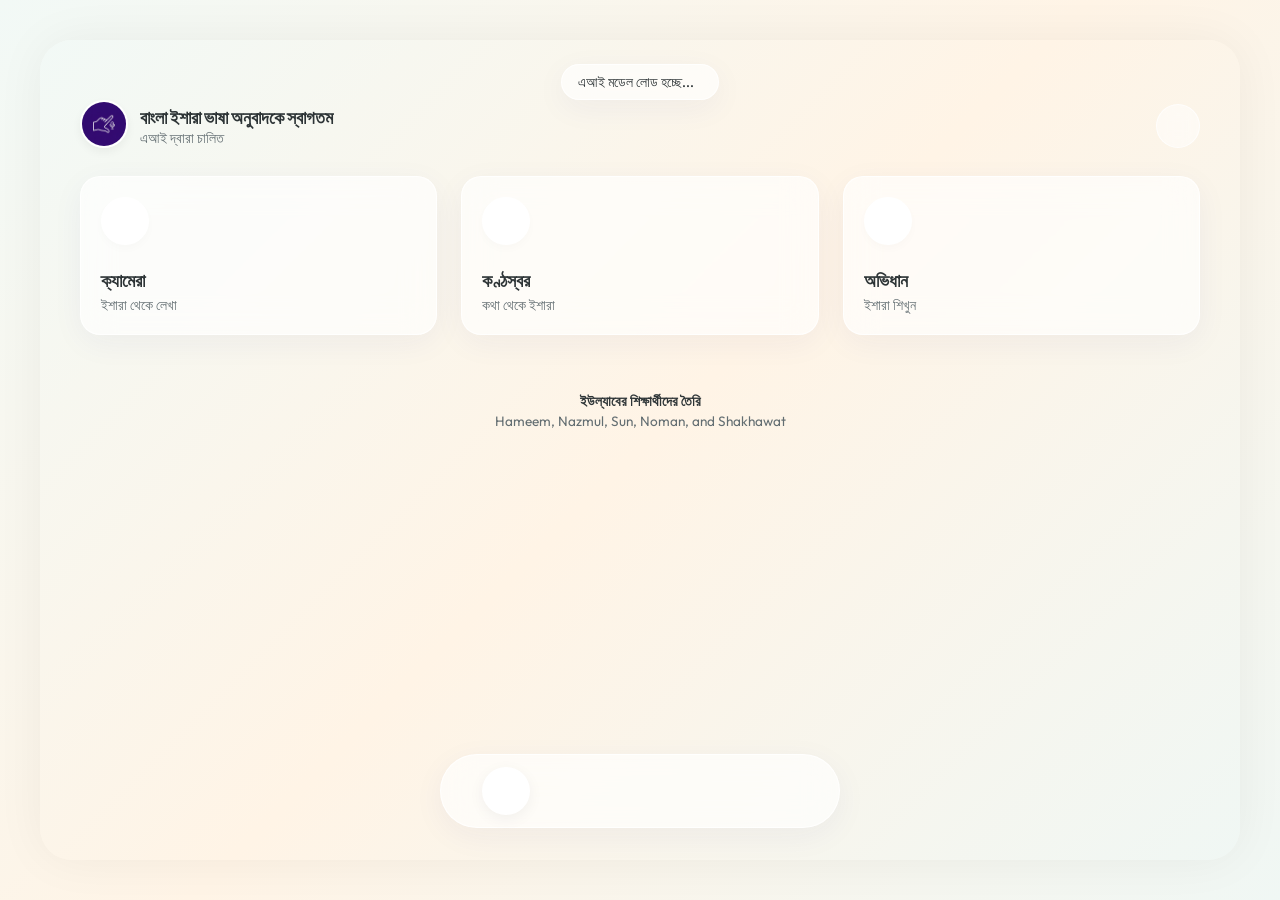
==== index.html @ 21446d6f "Restructure vocabulary around a single source of truth The project was recovered by re-downloading t" ====
<!DOCTYPE html>
<html lang="bn">

<head>
    <meta charset="UTF-8">
    <meta name="viewport" content="width=device-width, initial-scale=1.0, maximum-scale=1.0, user-scalable=no">
    <meta name="description"
        content="Bidirectional Bangla Sign Language Translator — Real-time gesture recognition and speech-to-sign translation">
    <title>AI Sign Language Translator</title>
    <link rel="manifest" href="manifest.json">
    <link rel="apple-touch-icon" href="icon-192.png">
    <!-- Modern Sans-serif Font -->
    <link href="https://fonts.googleapis.com/css2?family=Outfit:wght@300;400;500;600;700&display=swap" rel="stylesheet">
    <!-- Icons (Lucide) -->
    <script src="https://unpkg.com/lucide@latest"></script>
    <link rel="stylesheet" href="css/style.css">
</head>

<body>
    <!-- App Container -->
    <div class="app-container">

        <!-- ========================================== -->
        <!-- HOME DASHBOARD (Bento Grid) -->
        <!-- ========================================== -->
        <div id="homeView" class="view-panel active">

            <!-- Header Profile -->
            <header class="home-header">
                <div class="profile-info">
                    <div class="avatar">
                        <img src="icon-192.png" alt="Profile" width="48" height="48">
                    </div>
                    <div class="user-details">
                        <h2 data-i18n="app.welcome">Welcome to Bangla Sign Language Translator</h2>
                        <p data-i18n="app.poweredBy">Powered by AI</p>
                    </div>
                </div>
                <button type="button" class="icon-btn glass-btn" id="settingsBtn" data-i18n-tip="tip.settings" data-i18n-aria="tip.settings">
                    <i data-lucide="settings"></i>
                </button>
            </header>

            <!-- Status Indicator (Hidden by default, used by JS) -->
            <div class="status-pill glass-card hidden" id="status">
                <span id="statusText" data-i18n="status.loading">Loading AI models...</span>
                <span id="statusIcon"><i data-lucide="loader-2" class="spin"></i></span>
            </div>

            <!-- Bento Grid Features -->
            <div class="bento-grid">
                <!-- Camera (Sign -> Speech) -->
                <div class="bento-card glass-card" onclick="openView('signToSpeechPanel')">
                    <div class="card-header">
                        <div class="icon-circle"><i data-lucide="camera"></i></div>
                        <i data-lucide="arrow-up-right" class="arrow"></i>
                    </div>
                    <h3 data-i18n="card.camera">Camera</h3>
                    <p data-i18n="card.cameraDesc">Sign to text</p>
                </div>

                <!-- Voice (Speech -> Sign) -->
                <div class="bento-card glass-card" onclick="openView('speechToSignPanel')">
                    <div class="card-header">
                        <div class="icon-circle"><i data-lucide="mic"></i></div>
                        <i data-lucide="arrow-up-right" class="arrow"></i>
                    </div>
                    <h3 data-i18n="card.voice">Voice</h3>
                    <p data-i18n="card.voiceDesc">Speak to sign</p>
                </div>

                <!-- Text / Dictionary -->
                <div class="bento-card glass-card" onclick="window.location.href='dictionary.html'">
                    <div class="card-header">
                        <div class="icon-circle"><i data-lucide="book-open"></i></div>
                        <i data-lucide="arrow-up-right" class="arrow"></i>
                    </div>
                    <h3 data-i18n="card.dictionary">Dictionary</h3>
                    <p data-i18n="card.dictionaryDesc">Learn signs</p>
                </div>
            </div>

            <div class="credits-footer">
                <p><strong data-i18n="app.credits">Credits to students of ULAB</strong></p>
                <p>Hameem, Nazmul, Sun, Noman, and Shakhawat</p>
            </div>

            <!-- Bottom Nav -->
            <nav class="bottom-nav glass-card">
                <button type="button" class="nav-item active" data-i18n-tip="tip.home" data-i18n-aria="tip.home"><i data-lucide="home"></i></button>
                <button type="button" class="nav-item" onclick="openView('signToSpeechPanel')" data-i18n-tip="card.camera" data-i18n-aria="card.camera"><i data-lucide="camera"></i></button>
                <button type="button" class="nav-item" onclick="openView('speechToSignPanel')" data-i18n-tip="card.voice" data-i18n-aria="card.voice"><i data-lucide="mic"></i></button>
                <button type="button" class="nav-item" onclick="document.getElementById('settingsBtn').click()" data-i18n-tip="tip.settings" data-i18n-aria="tip.settings"><i data-lucide="user"></i></button>
            </nav>
        </div>


        <!-- ========================================== -->
        <!-- PANEL 1: Sign → Speech (Camera View)       -->
        <!-- ========================================== -->
        <div class="view-panel" id="signToSpeechPanel">
            <header class="view-header">
                <button type="button" class="icon-btn glass-btn" onclick="closeView()" data-i18n-tip="tip.back" data-i18n-aria="tip.back"><i data-lucide="chevron-left"></i></button>
                <h2 data-i18n="panel.cameraTitle">Camera AI</h2>
                <button type="button" class="icon-btn glass-btn" onclick="document.getElementById('settingsBtn').click()" data-i18n-tip="tip.settings" data-i18n-aria="tip.settings"><i
                        data-lucide="more-vertical"></i></button>
            </header>

            <div class="panel-content">
                <!-- Camera Viewfinder -->
                <div class="video-container glass-card" id="stsVideoContainer">
                    <video id="stsVideo" autoplay playsinline muted></video>

                    <!-- Prediction Overlay inside Camera -->
                    <div class="prediction-overlay">
                        <div class="gesture-name no-hand" id="stsGestureName" data-i18n="sts.showHand">✋ Show your hand</div>
                        <div class="confidence-bar">
                            <div class="confidence-fill" id="stsConfidenceFill"></div>
                        </div>
                        <div class="confidence-text" id="stsConfidenceText">Confidence: --</div>
                    </div>
                </div>

                <!-- Detected Sentence -->
                <div class="sentence-section glass-card">
                    <div class="section-top">
                        <h4 data-i18n="sts.sentence">Detected Sentence</h4>
                        <button type="button" class="icon-btn sm" id="stsClearBtn" data-i18n-tip="tip.clearSentence" data-i18n-aria="tip.clearSentence"><i
                                data-lucide="trash-2"></i></button>
                    </div>
                    <div class="sentence-box" id="stsSentenceBox">
                        <div class="sentence-placeholder" data-i18n="sts.placeholder">Detected words will appear here...</div>
                    </div>
                </div>

                <!-- Controls -->
                <div class="floating-controls glass-card">
                    <button type="button" class="pill-btn primary" id="stsStartBtn"><i data-lucide="play"></i> <span data-i18n="sts.start">Start Camera</span></button>
                    <button type="button" class="pill-btn danger" id="stsStopBtn" disabled><i data-lucide="square"></i> <span data-i18n="sts.stop">Stop</span></button>
                </div>
            </div>
        </div>


        <!-- ========================================== -->
        <!-- PANEL 2: Speech → Sign (Voice/Text View)   -->
        <!-- ========================================== -->
        <div class="view-panel" id="speechToSignPanel">
            <header class="view-header">
                <button type="button" class="icon-btn glass-btn" onclick="closeView()" data-i18n-tip="tip.back" data-i18n-aria="tip.back"><i data-lucide="chevron-left"></i></button>
                <h2 data-i18n="panel.voiceTitle">Voice AI</h2>
                <button type="button" class="icon-btn glass-btn" onclick="document.getElementById('settingsBtn').click()" data-i18n-tip="tip.settings" data-i18n-aria="tip.settings"><i
                        data-lucide="more-vertical"></i></button>
            </header>

            <div class="panel-content flex-col">

                <div class="text-input-area glass-card">
                    <div class="input-header">
                        <span class="lang-tag"><img src="https://flagcdn.com/w20/bd.png" alt="BD" width="20" height="15"> <span data-i18n="spts.inputLang">Bengali</span></span>
                    </div>
                    <textarea id="sptsTextInput" class="spts-textarea"
                        data-i18n-placeholder="spts.placeholder" placeholder="Write text to translate..."></textarea>

                    <div class="input-actions">
                        <button type="button" class="icon-btn sm" id="sptsClearBtn" data-i18n-tip="tip.clearInput" data-i18n-aria="tip.clearInput"><i data-lucide="trash-2"></i></button>
                        <button type="button" class="pill-btn primary sm" id="sptsTranslateBtn" data-i18n-tip="tip.translate" data-i18n-aria="tip.translate"><span data-i18n="spts.translate">Translate</span> <i
                                data-lucide="arrow-right"></i></button>
                    </div>
                </div>

                <div id="sptsVoiceStatus" class="voice-status"></div>

                <!-- Avatar / Animation Display -->
                <div class="avatar-display glass-card" id="sptsSignImage">
                    <!-- Neutral pose will be loaded by JS -->
                </div>

                <!-- Sign Info -->
                <div class="sign-info glass-card" id="sptsSignInfo" data-i18n="spts.ready">Ready</div>

                <!-- Error -->
                <div id="sptsError" class="error-message"></div>

                <!-- Big Voice Button -->
                <div class="voice-control-area">
                    <button type="button" class="huge-voice-btn glass-card" id="sptsVoiceBtn" data-i18n-tip="tip.voice" data-i18n-aria="tip.voice">
                        <div class="mic-ripple"></div>
                        <i data-lucide="mic"></i>
                    </button>
                    <p class="helper-text" data-i18n="spts.tapToSpeak">Tap to speak</p>
                </div>

            </div>
        </div>


        <!-- ========================================== -->
        <!-- SETTINGS MODAL                             -->
        <!-- ========================================== -->
        <div class="settings-modal glass-card" id="settingsModal">
            <h2><i data-lucide="settings"></i> <span data-i18n="settings.title">Settings</span></h2>

            <div class="settings-scroll-area">
                <!-- Dictionary Link -->
                <div class="settings-row">
                    <a href="dictionary.html" class="pill-btn secondary full-width" data-i18n="settings.dictionary">Supported Signs Dictionary</a>
                </div>

                <!-- Interface Language -->
                <div class="settings-row">
                    <div class="settings-label" data-i18n-tip="tip.uiLang" data-i18n-aria="tip.uiLang"><i data-lucide="languages"></i> <span data-i18n="settings.uiLang">Interface Language</span></div>
                    <div class="settings-control">
                        <span class="toggle-option left active" id="uiLangLabelLeft" data-i18n="settings.bengali">Bengali</span>
                        <label class="toggle-switch">
                            <input type="checkbox" id="uiLangToggle" data-i18n-aria="settings.uiLang">
                            <span class="toggle-slider"></span>
                        </label>
                        <span class="toggle-option right" id="uiLangLabelRight" data-i18n="settings.english">English</span>
                    </div>
                </div>

                <!-- Text Size Scaling -->
                <div class="settings-row">
                    <div class="settings-label" data-i18n-tip="tip.textSize" data-i18n-aria="tip.textSize"><i data-lucide="type"></i> <span data-i18n="settings.textSize">Text Size</span></div>
                    <div class="settings-control">
                        <span class="toggle-option left" id="textScaleSmall" data-i18n="settings.small">Small</span>
                        <label class="toggle-switch">
                            <input type="checkbox" id="textScaleToggle" data-i18n-aria="settings.textSize" checked>
                            <span class="toggle-slider"></span>
                        </label>
                        <span class="toggle-option right active" id="textScaleNormal" data-i18n="settings.normal">Normal</span>
                    </div>
                </div>

                <!-- Activation Permissions -->
                <div class="settings-row">
                    <div class="settings-label" data-i18n-tip="tip.cameraPerm" data-i18n-aria="tip.cameraPerm"><i data-lucide="camera"></i> <span data-i18n="settings.cameraPerm">Camera Permission</span></div>
                    <div class="settings-control">
                        <span class="toggle-option left active" id="cameraPermOff" data-i18n="settings.block">Block</span>
                        <label class="toggle-switch">
                            <input type="checkbox" id="cameraPermToggle" data-i18n-aria="settings.cameraPerm">
                            <span class="toggle-slider"></span>
                        </label>
                        <span class="toggle-option right" id="cameraPermOn" data-i18n="settings.allow">Allow</span>
                    </div>
                </div>

                <div class="settings-row">
                    <div class="settings-label" data-i18n-tip="tip.micPerm" data-i18n-aria="tip.micPerm"><i data-lucide="mic"></i> <span data-i18n="settings.micPerm">Microphone Permission</span></div>
                    <div class="settings-control">
                        <span class="toggle-option left active" id="micPermOff" data-i18n="settings.block">Block</span>
                        <label class="toggle-switch">
                            <input type="checkbox" id="micPermToggle" data-i18n-aria="settings.micPerm">
                            <span class="toggle-slider"></span>
                        </label>
                        <span class="toggle-option right" id="micPermOn" data-i18n="settings.allow">Allow</span>
                    </div>
                </div>

                <!-- Camera Aspect Ratio -->
                <div class="settings-row">
                    <div class="settings-label" data-i18n-tip="tip.cameraView" data-i18n-aria="tip.cameraView"><i data-lucide="smartphone"></i> <span data-i18n="settings.cameraView">Camera View</span></div>
                    <div class="settings-control">
                        <span class="toggle-option left active" id="cameraRatioLabelLeft" data-i18n="settings.landscape">Landscape</span>
                        <label class="toggle-switch">
                            <input type="checkbox" id="cameraRatioToggle" data-i18n-aria="settings.cameraView">
                            <span class="toggle-slider"></span>
                        </label>
                        <span class="toggle-option right" id="cameraRatioLabelRight" data-i18n="settings.portrait">Portrait</span>
                    </div>
                </div>

                <!-- Missing Avatar Fallback -->
                <div class="settings-row">
                    <div class="settings-label" data-i18n-tip="tip.fallback" data-i18n-aria="tip.fallback">
                        <i data-lucide="image"></i> <span data-i18n="settings.fallback">Missing Avatar</span>
                    </div>
                    <div class="settings-control">
                        <span class="toggle-option left active" id="fallbackModeLabelLeft" data-i18n="settings.text">Text</span>
                        <label class="toggle-switch">
                            <input type="checkbox" id="fallbackModeToggle" data-i18n-aria="settings.fallback">
                            <span class="toggle-slider"></span>
                        </label>
                        <span class="toggle-option right" id="fallbackModeLabelRight" data-i18n="settings.pose">Pose</span>
                    </div>
                </div>

                <!-- Text to Speech -->
                <div class="settings-row">
                    <div class="settings-label" data-i18n-tip="tip.voiceOut" data-i18n-aria="tip.voiceOut"><i data-lucide="volume-2"></i> <span data-i18n="settings.voiceOut">Voice Output</span></div>
                    <div class="settings-control">
                        <span class="toggle-option left" id="ttsLabelLeft" data-i18n="settings.off">OFF</span>
                        <label class="toggle-switch">
                            <input type="checkbox" id="ttsToggle" data-i18n-aria="settings.voiceOut" checked>
                            <span class="toggle-slider"></span>
                        </label>
                        <span class="toggle-option right active" id="ttsLabelRight" data-i18n="settings.on">ON</span>
                    </div>
                </div>

                <!-- TTS Language -->
                <div class="settings-row">
                    <div class="settings-label" data-i18n-tip="tip.voiceLang" data-i18n-aria="tip.voiceLang"><i data-lucide="globe"></i> <span data-i18n="settings.voiceLang">Voice Language</span></div>
                    <div class="settings-control">
                        <span class="toggle-option left active" id="ttsLangLabelLeft" data-i18n="settings.bengali">Bengali</span>
                        <label class="toggle-switch">
                            <input type="checkbox" id="ttsLangToggle" data-i18n-aria="settings.voiceLang">
                            <span class="toggle-slider"></span>
                        </label>
                        <span class="toggle-option right" id="ttsLangLabelRight" data-i18n="settings.english">English</span>
                    </div>
                </div>

                <!-- Project Credits -->
                <div class="settings-credits">
                    <p><strong data-i18n="settings.supervisor">Project Supervisor:</strong> Nasir Uddin Ahmed</p>
                    <p><strong data-i18n="settings.madeBy">Made by:</strong> Hameem, Nazmul, Noman, Sun, and Shakhawat</p>
                    <div class="flag-container">
                        <img src="https://flagcdn.com/w40/bd.png" alt="Bangladesh Flag" width="40" height="30">
                    </div>
                </div>

            </div> <!-- End Scroll Area -->

            <button type="button" class="pill-btn primary full-width" data-i18n="settings.close"
                onclick="document.getElementById('settingsModal').classList.remove('show');">Close</button>
        </div>

    </div>

    <!-- View Routing Logic -->
    <script>
        // Initialize Lucide icons
        lucide.createIcons();

        function openView(panelId) {
            document.querySelectorAll('.view-panel').forEach(p => p.classList.remove('active'));
            document.getElementById(panelId).classList.add('active');
        }

        function closeView() {
            document.querySelectorAll('.view-panel').forEach(p => p.classList.remove('active'));
            document.getElementById('homeView').classList.add('active');
        }
    </script>

    <!-- MediaPipe ES Module -->
    <script type="module">
        import { HandLandmarker, PoseLandmarker, FilesetResolver } from
            "https://cdn.jsdelivr.net/npm/@mediapipe/tasks-vision@0.10.14/vision_bundle.mjs";
        window.HandLandmarker = HandLandmarker;
        window.PoseLandmarker = PoseLandmarker;
        window.FilesetResolver = FilesetResolver;
        window.dispatchEvent(new Event('mediapipe-ready'));
    </script>

    <!-- App scripts -->
    <script src="js/config.js"></script>
    <script src="js/i18n.js"></script>
    <script src="js/utils.js"></script>
    <script src="js/sign-data.js"></script>
    <script src="js/settings.js"></script>
    <script src="js/sign-to-speech.js"></script>
    <script src="js/speech-to-sign.js"></script>
    <script src="js/app.js"></script>

    <!-- Service Worker Registration for PWA -->
    <script>
        if ('serviceWorker' in navigator) {
            window.addEventListener('load', () => {
                navigator.serviceWorker.register('./sw.js')
                    .then(reg => console.log('[Service Worker] Registered', reg))
                    .catch(err => console.log('[Service Worker] Registration failed', err));
            });
        }
    </script>
</body>

</html>
---- css/style.css ----
/*
 * SOFT UI EVOLUTION & GLASSMORPHISM
 * Based on ui-ux-pro-max-skill guidelines
 */

:root {
    /* Color Palette matching Reference UI */
    --bg-main: #f2f9f6; /* Very soft mint/green background */
    --bg-gradient: linear-gradient(135deg, #f2f9f6 0%, #fff4e6 50%, #f0f7f4 100%);
    
    --primary: #48bb78; /* Soft green */
    --primary-dark: #38a169;
    --secondary: #ed8936; /* Soft orange */
    
    --text-dark: #2d3436;
    --text-muted: #636e72;
    --text-light: #b2bec3;
    
    --glass-bg: rgba(255, 255, 255, 0.65);
    --glass-border: rgba(255, 255, 255, 0.8);
    --glass-shadow: 0 8px 32px rgba(31, 38, 135, 0.05);
    --glass-blur: 16px;
    
    --radius-sm: 12px;
    --radius-md: 20px;
    --radius-lg: 32px;
    --radius-pill: 9999px;
    
    --transition: all 0.3s cubic-bezier(0.25, 0.8, 0.25, 1);
}

* {
    margin: 0;
    padding: 0;
    box-sizing: border-box;
    font-family: 'Outfit', sans-serif;
    -webkit-tap-highlight-color: transparent;
}

body {
    background: var(--bg-gradient);
    background-attachment: fixed;
    color: var(--text-dark);
    min-height: 100vh;
    display: flex;
    justify-content: center;
}

.app-container {
    width: 100%;
    max-width: 480px; /* Mobile App dimensions */
    min-height: 100vh;
    position: relative;
    overflow-x: hidden;
    background: var(--bg-gradient);
    box-shadow: 0 0 50px rgba(0,0,0,0.05);
}

/* =========================================
   GLASSMORPHISM UTILITIES
========================================= */
.glass-card {
    background: var(--glass-bg);
    -webkit-backdrop-filter: blur(var(--glass-blur));
    backdrop-filter: blur(var(--glass-blur));
    border: 1px solid var(--glass-border);
    border-radius: var(--radius-md);
    box-shadow: var(--glass-shadow);
}

.glass-btn {
    background: rgba(255, 255, 255, 0.5);
    -webkit-backdrop-filter: blur(8px);
    backdrop-filter: blur(8px);
    border: 1px solid rgba(255,255,255,0.7);
    color: var(--text-dark);
}

/* =========================================
   VIEW ROUTING (Single Page App Feel)
========================================= */
.view-panel {
    position: absolute;
    top: 0;
    left: 0;
    width: 100%;
    min-height: 100%;
    padding: 24px;
    display: none; /* hidden by default */
    flex-direction: column;
    animation: fadeIn 0.4s ease forwards;
    padding-bottom: 100px;
}

.view-panel.active {
    display: flex;
}

@keyframes fadeIn {
    from { opacity: 0; transform: scale(0.98); }
    to { opacity: 1; transform: scale(1); }
}

/* =========================================
   HOME DASHBOARD
========================================= */
.home-header {
    display: flex;
    justify-content: space-between;
    align-items: center;
    margin-bottom: 24px;
    padding-top: 20px;
}

.profile-info {
    display: flex;
    align-items: center;
    gap: 12px;
}

.avatar img {
    width: 48px;
    height: 48px;
    border-radius: 50%;
    object-fit: cover;
    border: 2px solid white;
    box-shadow: 0 4px 10px rgba(0,0,0,0.05);
}

.user-details h2 {
    font-size: 1.1rem;
    font-weight: 600;
}

.user-details p {
    font-size: 0.85rem;
    color: var(--text-muted);
}

.icon-btn {
    width: 44px;
    height: 44px;
    border-radius: 50%;
    display: flex;
    align-items: center;
    justify-content: center;
    cursor: pointer;
    transition: var(--transition);
}

.icon-btn:hover {
    transform: scale(1.05);
    background: white;
}

/* BENTO GRID */
.bento-grid {
    display: grid;
    grid-template-columns: 1fr 1fr;
    gap: 16px;
    margin-bottom: 32px;
}

.bento-card {
    padding: 20px;
    cursor: pointer;
    transition: var(--transition);
}

.bento-card:hover {
    transform: translateY(-3px);
    box-shadow: 0 12px 30px rgba(0,0,0,0.08);
}

.card-header {
    display: flex;
    justify-content: space-between;
    align-items: flex-start;
    margin-bottom: 24px;
}

.icon-circle {
    width: 48px;
    height: 48px;
    border-radius: 50%;
    background: white;
    display: flex;
    align-items: center;
    justify-content: center;
    box-shadow: 0 4px 10px rgba(0,0,0,0.02);
}

.bento-card:nth-child(1) .icon-circle { color: #00b894; }
.bento-card:nth-child(2) .icon-circle { color: #e17055; }
.bento-card:nth-child(3) .icon-circle { color: #0984e3; }
.bento-card:nth-child(4) .icon-circle { color: #6c5ce7; }

.bento-card .arrow {
    color: var(--text-muted);
    width: 20px;
    height: 20px;
}

.bento-card h3 {
    font-size: 1.1rem;
    font-weight: 600;
    margin-bottom: 4px;
}

.bento-card p {
    font-size: 0.85rem;
    color: var(--text-muted);
}



/* =========================================
   BOTTOM NAVIGATION
========================================= */
.bottom-nav {
    position: fixed;
    bottom: 24px;
    left: 50%;
    transform: translateX(-50%);
    width: calc(100% - 48px);
    max-width: 400px;
    display: flex;
    justify-content: space-around;
    padding: 12px 20px;
    border-radius: var(--radius-pill);
    z-index: 100;
}

.nav-item {
    background: none;
    border: none;
    color: var(--text-muted);
    width: 48px;
    height: 48px;
    border-radius: 50%;
    display: flex;
    align-items: center;
    justify-content: center;
    cursor: pointer;
    transition: var(--transition);
}

.nav-item.active {
    background: white;
    color: var(--text-dark);
    box-shadow: 0 4px 15px rgba(0,0,0,0.05);
}


/* =========================================
   VIEW HEADERS (Inside Panels)
========================================= */
.view-header {
    display: flex;
    align-items: center;
    justify-content: space-between;
    margin-bottom: 24px;
    padding-top: 20px;
}

.view-header h2 {
    font-size: 1.2rem;
    font-weight: 600;
}

.panel-content {
    flex: 1;
    display: flex;
    flex-direction: column;
    gap: 16px;
}
.panel-content.flex-col {
    gap: 24px;
}


/* =========================================
   BUTTONS (Pills)
========================================= */
.pill-btn {
    border: none;
    border-radius: var(--radius-pill);
    padding: 14px 24px;
    font-size: 1rem;
    font-weight: 500;
    cursor: pointer;
    display: inline-flex;
    align-items: center;
    justify-content: center;
    gap: 8px;
    transition: var(--transition);
}

.pill-btn.primary {
    background: var(--text-dark);
    color: white;
}
.pill-btn.primary:hover {
    background: black;
    transform: translateY(-2px);
}

.pill-btn.danger {
    background: rgba(255, 71, 87, 0.1);
    color: #ff4757;
}
.pill-btn.danger:hover:not(:disabled) {
    background: rgba(255, 71, 87, 0.2);
}

.pill-btn.secondary {
    background: rgba(0,0,0,0.05);
    color: var(--text-dark);
}

.pill-btn:disabled {
    opacity: 0.5;
    cursor: not-allowed;
    transform: none;
}

.pill-btn.full-width {
    width: 100%;
}
.pill-btn.sm {
    padding: 8px 16px;
    font-size: 0.9rem;
}


/* =========================================
   CAMERA PANEL (Sign -> Speech)
========================================= */
.video-container {
    position: relative;
    width: 100%;
    aspect-ratio: 3 / 4;
    border-radius: var(--radius-lg);
    overflow: hidden;
    background: #000;
}

.video-container video {
    width: 100%;
    height: 100%;
    object-fit: cover;
    transform: scaleX(-1);
}

.prediction-overlay {
    position: absolute;
    bottom: 20px;
    left: 20px;
    right: 20px;
    background: rgba(255,255,255,0.85);
    -webkit-backdrop-filter: blur(10px);
    backdrop-filter: blur(10px);
    border-radius: var(--radius-md);
    padding: 16px;
    text-align: center;
}

.gesture-name {
    font-size: 1.5rem;
    font-weight: 700;
    color: var(--text-dark);
    margin-bottom: 8px;
}
.gesture-name.no-hand {
    font-size: 1rem;
    color: var(--text-muted);
    font-weight: 500;
}

.confidence-bar {
    width: 100%;
    height: 6px;
    background: rgba(0,0,0,0.1);
    border-radius: 3px;
    overflow: hidden;
    margin-bottom: 6px;
}
.confidence-fill {
    height: 100%;
    background: var(--primary);
    width: 0%;
    transition: width 0.3s;
}
.confidence-text {
    font-size: 0.8rem;
    color: var(--text-muted);
    font-weight: 500;
}

.sentence-section {
    padding: 20px;
}
.section-top {
    display: flex;
    justify-content: space-between;
    align-items: center;
    margin-bottom: 12px;
}
.sentence-box {
    min-height: 80px;
    display: flex;
    flex-wrap: wrap;
    gap: 8px;
    align-items: flex-start;
}
.sentence-placeholder {
    color: var(--text-muted);
    font-style: italic;
    font-size: 0.95rem;
}

.sentence-word {
    display: inline-block;
    background: var(--text-dark);
    color: white;
    padding: 6px 14px;
    border-radius: var(--radius-pill);
    font-weight: 500;
    font-size: 0.9rem;
    animation: wordPop 0.3s cubic-bezier(0.175, 0.885, 0.32, 1.275);
}
@keyframes wordPop {
    0% { transform: scale(0.8) translateY(5px); opacity: 0; }
    100% { transform: scale(1) translateY(0); opacity: 1; }
}

.floating-controls {
    display: flex;
    gap: 12px;
    padding: 16px;
}
.floating-controls .pill-btn {
    flex: 1;
}


/* =========================================
   VOICE PANEL (Speech -> Sign)
========================================= */
.text-input-area {
    padding: 16px;
}
.input-header {
    margin-bottom: 12px;
}
.lang-tag {
    display: inline-flex;
    align-items: center;
    gap: 6px;
    background: white;
    padding: 4px 10px;
    border-radius: 20px;
    font-size: 0.8rem;
    font-weight: 600;
    box-shadow: 0 2px 5px rgba(0,0,0,0.05);
}

.spts-textarea {
    width: 100%;
    border: none;
    background: transparent;
    font-size: 1.1rem;
    font-family: inherit;
    resize: none;
    min-height: 80px;
    color: var(--text-dark);
    outline: none;
}
.spts-textarea::placeholder {
    color: var(--text-muted);
}

.input-actions {
    display: flex;
    justify-content: space-between;
    align-items: center;
    margin-top: 12px;
    border-top: 1px solid rgba(0,0,0,0.05);
    padding-top: 12px;
}

.voice-status {
    text-align: center;
    font-size: 0.9rem;
    min-height: 20px;
}
.voice-status.listening {
    color: var(--secondary);
    font-weight: 500;
}

.avatar-display {
    width: 100%;
    aspect-ratio: 1/1;
    display: flex;
    align-items: center;
    justify-content: center;
    background: rgba(255,255,255,0.4);
    overflow: hidden;
    position: relative;
}

/* =========================================
   SKELETON LOADERS
========================================= */
.skeleton {
    position: relative;
    overflow: hidden;
    background: rgba(0, 0, 0, 0.06);
    border-radius: var(--radius-sm);
}

.skeleton::after {
    content: '';
    position: absolute;
    inset: 0;
    transform: translateX(-100%);
    background: linear-gradient(90deg,
        transparent, rgba(255, 255, 255, 0.65), transparent);
    animation: shimmer 1.4s infinite;
}

@keyframes shimmer {
    100% { transform: translateX(100%); }
}

.skeleton-avatar {
    width: 80%;
    aspect-ratio: 1/1;
    border-radius: var(--radius-md);
}

@media (prefers-reduced-motion: reduce) {
    .skeleton::after { animation: none; }
}

/* =========================================
   TOOLTIPS
========================================= */
[data-tooltip] {
    position: relative;
}

[data-tooltip]::after {
    content: attr(data-tooltip);
    position: absolute;
    bottom: calc(100% + 8px);
    left: 50%;
    transform: translateX(-50%) translateY(4px);
    white-space: nowrap;
    max-width: 60vw;
    overflow: hidden;
    text-overflow: ellipsis;
    background: rgba(45, 52, 54, 0.95);
    color: white;
    font-size: 0.75rem;
    font-weight: 500;
    padding: 6px 10px;
    border-radius: 8px;
    opacity: 0;
    pointer-events: none;
    transition: opacity 0.18s ease, transform 0.18s ease;
    z-index: 200;
}

[data-tooltip]:hover::after,
[data-tooltip]:focus-visible::after {
    opacity: 1;
    transform: translateX(-50%) translateY(0);
}

/* Touch devices have no hover, so a stuck tooltip would just cover the UI. */
@media (hover: none) {
    [data-tooltip]::after { display: none; }
}

/* Marks the words illustrated by a dataset still rather than a rendered avatar. */
.avatar-badge {
    position: absolute;
    top: 10px;
    right: 10px;
    font-size: 0.7rem;
    font-weight: 600;
    padding: 4px 10px;
    border-radius: 999px;
    background: rgba(0,0,0,0.55);
    color: white;
    letter-spacing: 0.02em;
}
.avatar-display img {
    max-width: 90%;
    max-height: 90%;
    object-fit: contain;
}
.sign-info {
    padding: 16px;
    text-align: center;
    font-size: 1.1rem;
    font-weight: 600;
}

/* BIG VOICE BUTTON */
.voice-control-area {
    display: flex;
    flex-direction: column;
    align-items: center;
    margin-top: 20px;
}

.huge-voice-btn {
    width: 80px;
    height: 80px;
    border-radius: 50%;
    display: flex;
    align-items: center;
    justify-content: center;
    border: none;
    cursor: pointer;
    position: relative;
    color: var(--text-dark);
    transition: var(--transition);
}
.huge-voice-btn i {
    width: 32px;
    height: 32px;
    z-index: 2;
}
.huge-voice-btn.recording {
    color: white;
    background: #ff4757;
}

.mic-ripple {
    position: absolute;
    inset: 0;
    border-radius: 50%;
    background: linear-gradient(135deg, rgba(255,160,122,0.5), rgba(255,218,185,0.5));
    z-index: 1;
    animation: ripple 2s infinite ease-in-out;
    display: none;
}
.huge-voice-btn.recording .mic-ripple {
    display: block;
    background: rgba(255, 71, 87, 0.4);
}

@keyframes ripple {
    0% { transform: scale(1); opacity: 1; }
    100% { transform: scale(1.6); opacity: 0; }
}

.helper-text {
    margin-top: 16px;
    font-size: 0.9rem;
    color: var(--text-muted);
}

.error-message {
    padding: 10px;
    border-radius: var(--radius-sm);
    background: rgba(255, 71, 87, 0.1);
    color: #ff4757;
    text-align: center;
    display: none;
}
.error-message.show {
    display: block;
}


/* =========================================
   SETTINGS MODAL
========================================= */
.settings-modal {
    position: fixed;
    bottom: 0;
    left: 50%;
    transform: translateX(-50%) translateY(100%);
    width: 100%;
    max-width: 480px;
    background: rgba(255, 255, 255, 0.95);
    -webkit-backdrop-filter: blur(20px);
    backdrop-filter: blur(20px);
    border-radius: 30px 30px 0 0;
    padding: 30px 24px;
    z-index: 999;
    transition: transform 0.4s cubic-bezier(0.165, 0.84, 0.44, 1);
    box-shadow: 0 -10px 40px rgba(0,0,0,0.1);
}

.settings-modal.show {
    transform: translateX(-50%) translateY(0);
}

.settings-modal h2 {
    display: flex;
    align-items: center;
    gap: 10px;
    font-size: 1.3rem;
    margin-bottom: 24px;
}

.settings-row {
    margin-bottom: 20px;
}

.settings-label {
    display: flex;
    align-items: center;
    gap: 8px;
    margin-bottom: 10px;
    font-weight: 500;
}

.settings-control {
    display: flex;
    justify-content: space-between;
    align-items: center;
    background: rgba(0,0,0,0.03);
    padding: 12px 16px;
    border-radius: var(--radius-md);
}

.toggle-option {
    font-size: 0.85rem;
    color: var(--text-muted);
    transition: var(--transition);
}
.toggle-option.active {
    color: var(--text-dark);
    font-weight: 600;
}

.toggle-switch {
    position: relative;
    width: 50px;
    height: 28px;
}
.toggle-switch input { opacity: 0; width: 0; height: 0; }
.toggle-slider {
    position: absolute;
    cursor: pointer;
    inset: 0;
    background: rgba(0,0,0,0.1);
    border-radius: 34px;
    transition: 0.3s;
}
.toggle-slider:before {
    content: "";
    position: absolute;
    height: 22px;
    width: 22px;
    left: 3px;
    bottom: 3px;
    background: white;
    border-radius: 50%;
    transition: 0.3s;
    box-shadow: 0 2px 4px rgba(0,0,0,0.1);
}
.toggle-switch input:checked + .toggle-slider {
    background: var(--text-dark);
}
.toggle-switch input:checked + .toggle-slider:before {
    transform: translateX(22px);
}

/* STATUS PILL (Top right usually) */
.status-pill {
    position: absolute;
    top: 24px;
    left: 50%;
    transform: translateX(-50%);
    padding: 8px 16px;
    display: flex;
    align-items: center;
    gap: 8px;
    font-size: 0.85rem;
    font-weight: 500;
    z-index: 50;
}
.status-pill.hidden {
    display: none;
}
.spin {
    animation: spin 1s linear infinite;
}
@keyframes spin { 100% { transform: rotate(360deg); } }

/* Other utils */
.icon-btn.sm { width: 32px; height: 32px; }

/* Fallbacks for JS */
.fallback-text {
    font-size: 2.5rem;
    font-weight: 700;
    color: var(--text-dark);
    text-align: center;
}
.fallback-label {
    position: absolute;
    bottom: 10px;
    font-weight: 500;
    font-size: 0.9rem;
    color: var(--text-muted);
}

/* =========================================
   CREDITS & NEW SETTINGS
========================================= */
.credits-footer {
    text-align: center;
    margin-top: 24px;
    margin-bottom: 100px; /* Space for bottom nav */
    font-size: 0.85rem;
    color: var(--text-muted);
    line-height: 1.5;
}
.credits-footer strong {
    color: var(--text-dark);
}

.settings-scroll-area {
    max-height: 60vh;
    overflow-y: auto;
    padding-right: 8px;
    margin-bottom: 24px;
}
/* Custom scrollbar for settings */
.settings-scroll-area::-webkit-scrollbar { width: 6px; }
.settings-scroll-area::-webkit-scrollbar-track { background: transparent; }
.settings-scroll-area::-webkit-scrollbar-thumb { background: rgba(0,0,0,0.1); border-radius: 10px; }

.settings-credits {
    background: rgba(0,0,0,0.03);
    padding: 16px;
    border-radius: var(--radius-md);
    margin-top: 24px;
    text-align: center;
    font-size: 0.9rem;
    color: var(--text-muted);
}
.settings-credits strong {
    color: var(--text-dark);
    display: block;
    margin-bottom: 4px;
}
.settings-credits p {
    margin-bottom: 12px;
}
.flag-container {
    display: flex;
    justify-content: center;
    margin-top: 12px;
}
.flag-container img {
    border-radius: 4px;
    box-shadow: 0 2px 5px rgba(0,0,0,0.1);
}

/* Text Scaling via HTML root */
html.text-scale-small { font-size: 14px; }
html.text-scale-normal { font-size: 16px; } /* default browser size */
html.text-scale-large { font-size: 18px; }

/* =========================================
   DESKTOP / WEB BROWSER ADAPTATIONS
========================================= */
@media (min-width: 768px) {
    body {
        align-items: center;
        padding: 40px 20px;
    }

    .app-container {
        max-width: 1200px;
        min-height: calc(100vh - 80px);
        border-radius: var(--radius-lg);
        overflow: hidden;
    }

    .view-panel {
        padding: 40px;
    }

    .bento-grid {
        grid-template-columns: repeat(3, 1fr);
        gap: 24px;
    }

    /* -------------------------------------
       Speech to Sign (Voice AI) Grid Layout 
       ------------------------------------- */
    #speechToSignPanel .panel-content {
        display: grid !important;
        grid-template-columns: 1.2fr 2fr;
        grid-template-rows: auto auto auto auto 1fr;
        grid-template-areas: 
            "text avatar"
            "status avatar"
            "error avatar"
            "info avatar"
            "voice avatar";
        gap: 24px;
        align-items: start;
    }
    
    #speechToSignPanel .text-input-area { grid-area: text; }
    #speechToSignPanel .voice-status { grid-area: status; }
    #speechToSignPanel .error-message { grid-area: error; }
    #speechToSignPanel .sign-info { grid-area: info; width: 100%; }
    
    #speechToSignPanel .voice-control-area { 
        grid-area: voice; 
        flex-direction: column;
        justify-content: flex-start;
        align-items: center;
        margin-top: 24px;
    }
    
    #speechToSignPanel .avatar-display { 
        grid-area: avatar; 
        width: 100%;
        aspect-ratio: 4/3;
        max-height: 65vh;
        border-radius: var(--radius-lg);
        display: flex;
        align-items: center;
        justify-content: center;
        background: #8b8b8b; /* Blend with 3D avatar background */
        overflow: hidden;
        box-shadow: var(--glass-shadow);
    }
    
    #speechToSignPanel .avatar-display img {
        width: 100%;
        height: 100%;
        object-fit: cover;
        object-position: center center;
    }

    /* -------------------------------------
       Sign to Speech (Camera AI) Grid Layout
       ------------------------------------- */
    #signToSpeechPanel .panel-content {
        display: grid !important;
        grid-template-columns: 2fr 1.2fr;
        grid-template-rows: auto auto 1fr;
        grid-template-areas: 
            "video sentence"
            "video controls"
            "video ."; /* Prevents controls from stretching vertically */
        gap: 32px;
        align-items: start;
    }
    
    #signToSpeechPanel .video-container { 
        grid-area: video; 
        width: 100%;
        aspect-ratio: 4/3; /* Stable landscape video ratio */
        max-height: 70vh;
        border-radius: var(--radius-lg);
        overflow: hidden;
        background: #000;
        box-shadow: var(--glass-shadow);
    }
    
    #signToSpeechPanel .video-container video {
        width: 100%;
        height: 100%;
        object-fit: cover;
    }

    #signToSpeechPanel .sentence-section { 
        grid-area: sentence; 
    }
    
    #signToSpeechPanel .floating-controls { 
        grid-area: controls; 
        flex-direction: column;
        gap: 16px;
        height: max-content; /* Stop vertical stretching */
    }
    
    #signToSpeechPanel .pill-btn {
        width: 100%;
        justify-content: center;
        padding: 16px;
    }

    /* Bottom Nav for Desktop */
    .bottom-nav {
        position: absolute;
        bottom: 32px;
        width: 400px;
        left: 50%;
        transform: translateX(-50%);
        border-radius: var(--radius-pill);
    }

    /* Centered Settings Modal */
    .settings-modal {
        position: absolute;
        top: 50%;
        bottom: auto;
        left: 50%;
        transform: translate(-50%, -40%) scale(0.95);
        opacity: 0;
        pointer-events: none;
        max-width: 600px;
        border-radius: var(--radius-lg);
        box-shadow: 0 20px 50px rgba(0,0,0,0.15);
    }
    
    .settings-modal.show {
        transform: translate(-50%, -50%) scale(1);
        opacity: 1;
        pointer-events: auto;
    }
}
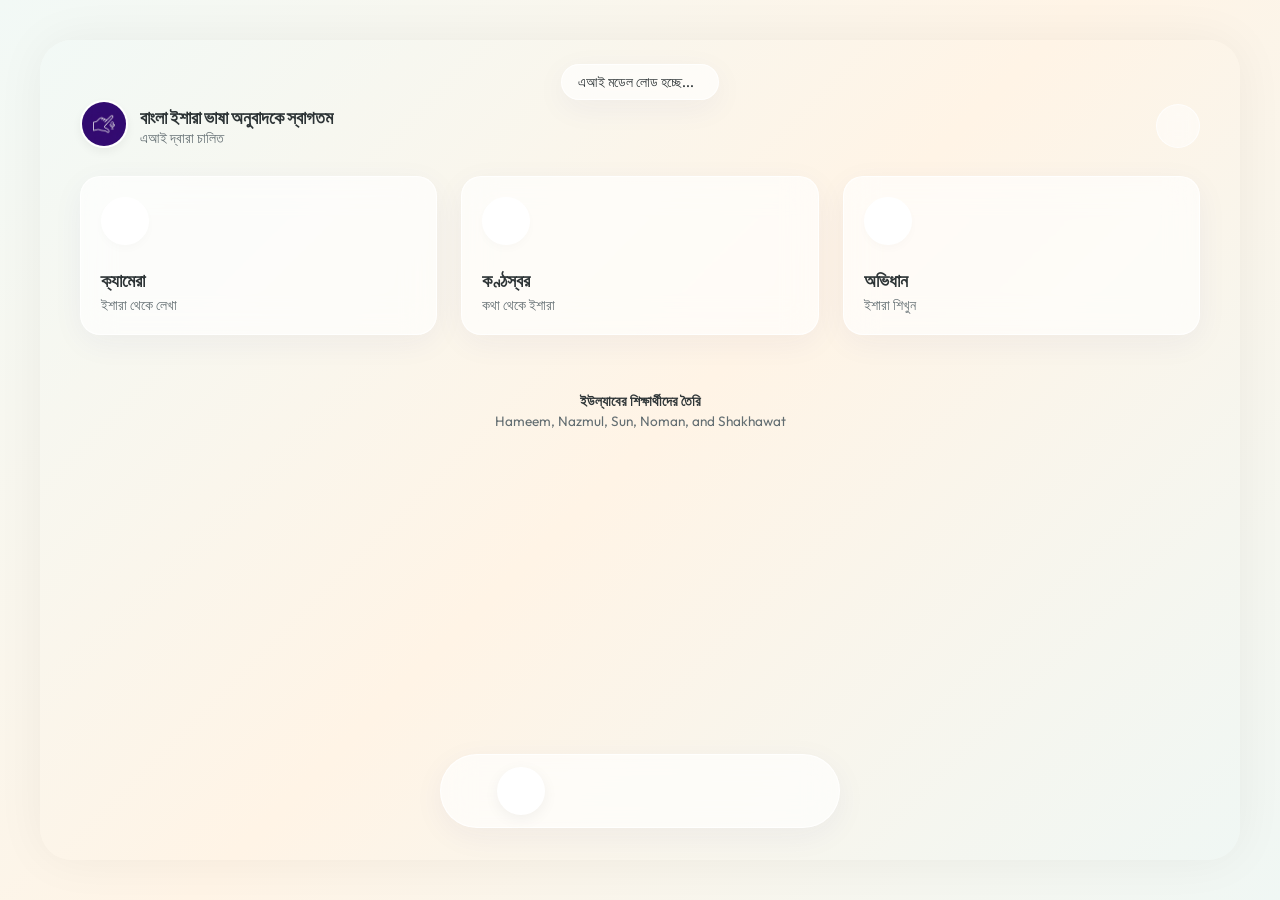
==== commit 4146bac6: "Drop settings that could not do what they claimed Voice Language offered Bengali or English audio, b" ====
--- a/index.html
+++ b/index.html
@@ -90,7 +90,6 @@
                 <button type="button" class="nav-item active" data-i18n-tip="tip.home" data-i18n-aria="tip.home"><i data-lucide="home"></i></button>
                 <button type="button" class="nav-item" onclick="openView('signToSpeechPanel')" data-i18n-tip="card.camera" data-i18n-aria="card.camera"><i data-lucide="camera"></i></button>
                 <button type="button" class="nav-item" onclick="openView('speechToSignPanel')" data-i18n-tip="card.voice" data-i18n-aria="card.voice"><i data-lucide="mic"></i></button>
-                <button type="button" class="nav-item" onclick="document.getElementById('settingsBtn').click()" data-i18n-tip="tip.settings" data-i18n-aria="tip.settings"><i data-lucide="user"></i></button>
             </nav>
         </div>
 
@@ -258,19 +257,6 @@
                     </div>
                 </div>
 
-                <!-- Camera Aspect Ratio -->
-                <div class="settings-row">
-                    <div class="settings-label" data-i18n-tip="tip.cameraView" data-i18n-aria="tip.cameraView"><i data-lucide="smartphone"></i> <span data-i18n="settings.cameraView">Camera View</span></div>
-                    <div class="settings-control">
-                        <span class="toggle-option left active" id="cameraRatioLabelLeft" data-i18n="settings.landscape">Landscape</span>
-                        <label class="toggle-switch">
-                            <input type="checkbox" id="cameraRatioToggle" data-i18n-aria="settings.cameraView">
-                            <span class="toggle-slider"></span>
-                        </label>
-                        <span class="toggle-option right" id="cameraRatioLabelRight" data-i18n="settings.portrait">Portrait</span>
-                    </div>
-                </div>
-
                 <!-- Missing Avatar Fallback -->
                 <div class="settings-row">
                     <div class="settings-label" data-i18n-tip="tip.fallback" data-i18n-aria="tip.fallback">
@@ -296,19 +282,6 @@
                             <span class="toggle-slider"></span>
                         </label>
                         <span class="toggle-option right active" id="ttsLabelRight" data-i18n="settings.on">ON</span>
-                    </div>
-                </div>
-
-                <!-- TTS Language -->
-                <div class="settings-row">
-                    <div class="settings-label" data-i18n-tip="tip.voiceLang" data-i18n-aria="tip.voiceLang"><i data-lucide="globe"></i> <span data-i18n="settings.voiceLang">Voice Language</span></div>
-                    <div class="settings-control">
-                        <span class="toggle-option left active" id="ttsLangLabelLeft" data-i18n="settings.bengali">Bengali</span>
-                        <label class="toggle-switch">
-                            <input type="checkbox" id="ttsLangToggle" data-i18n-aria="settings.voiceLang">
-                            <span class="toggle-slider"></span>
-                        </label>
-                        <span class="toggle-option right" id="ttsLangLabelRight" data-i18n="settings.english">English</span>
                     </div>
                 </div>
 
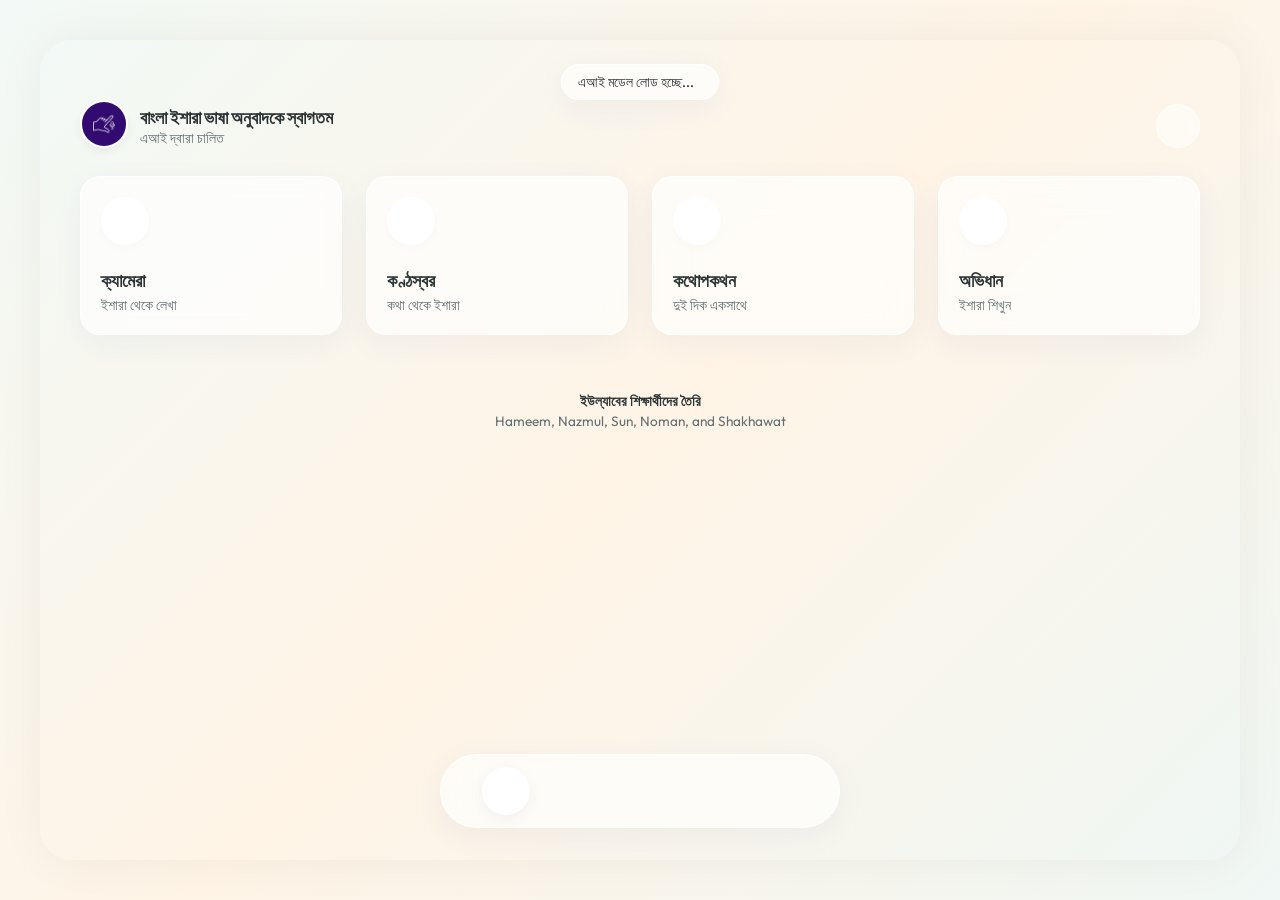
==== commit 5602b712: "Add a conversation view that runs both directions at once Until now a deaf and a hearing person had " ====
--- a/index.html
+++ b/index.html
@@ -50,34 +50,44 @@
             <!-- Bento Grid Features -->
             <div class="bento-grid">
                 <!-- Camera (Sign -> Speech) -->
-                <div class="bento-card glass-card" onclick="openView('signToSpeechPanel')">
+                <button type="button" class="bento-card glass-card" onclick="openView('signToSpeechPanel')">
                     <div class="card-header">
                         <div class="icon-circle"><i data-lucide="camera"></i></div>
                         <i data-lucide="arrow-up-right" class="arrow"></i>
                     </div>
                     <h3 data-i18n="card.camera">Camera</h3>
                     <p data-i18n="card.cameraDesc">Sign to text</p>
-                </div>
+                </button>
 
                 <!-- Voice (Speech -> Sign) -->
-                <div class="bento-card glass-card" onclick="openView('speechToSignPanel')">
+                <button type="button" class="bento-card glass-card" onclick="openView('speechToSignPanel')">
                     <div class="card-header">
                         <div class="icon-circle"><i data-lucide="mic"></i></div>
                         <i data-lucide="arrow-up-right" class="arrow"></i>
                     </div>
                     <h3 data-i18n="card.voice">Voice</h3>
                     <p data-i18n="card.voiceDesc">Speak to sign</p>
-                </div>
+                </button>
+
+                <!-- Both directions at once -->
+                <button type="button" class="bento-card glass-card" onclick="openView('bidirectionalPanel')">
+                    <div class="card-header">
+                        <div class="icon-circle"><i data-lucide="arrow-left-right"></i></div>
+                        <i data-lucide="arrow-up-right" class="arrow"></i>
+                    </div>
+                    <h3 data-i18n="card.both">Conversation</h3>
+                    <p data-i18n="card.bothDesc">Both at once</p>
+                </button>
 
                 <!-- Text / Dictionary -->
-                <div class="bento-card glass-card" onclick="window.location.href='dictionary.html'">
+                <button type="button" class="bento-card glass-card" onclick="window.location.href='dictionary.html'">
                     <div class="card-header">
                         <div class="icon-circle"><i data-lucide="book-open"></i></div>
                         <i data-lucide="arrow-up-right" class="arrow"></i>
                     </div>
                     <h3 data-i18n="card.dictionary">Dictionary</h3>
                     <p data-i18n="card.dictionaryDesc">Learn signs</p>
-                </div>
+                </button>
             </div>
 
             <div class="credits-footer">
@@ -87,9 +97,10 @@
 
             <!-- Bottom Nav -->
             <nav class="bottom-nav glass-card">
-                <button type="button" class="nav-item active" data-i18n-tip="tip.home" data-i18n-aria="tip.home"><i data-lucide="home"></i></button>
+                <button type="button" class="nav-item active" onclick="closeView()" data-i18n-tip="tip.home" data-i18n-aria="tip.home"><i data-lucide="home"></i></button>
                 <button type="button" class="nav-item" onclick="openView('signToSpeechPanel')" data-i18n-tip="card.camera" data-i18n-aria="card.camera"><i data-lucide="camera"></i></button>
                 <button type="button" class="nav-item" onclick="openView('speechToSignPanel')" data-i18n-tip="card.voice" data-i18n-aria="card.voice"><i data-lucide="mic"></i></button>
+                <button type="button" class="nav-item" onclick="openView('bidirectionalPanel')" data-i18n-tip="card.both" data-i18n-aria="card.both"><i data-lucide="arrow-left-right"></i></button>
             </nav>
         </div>
 
@@ -105,7 +116,7 @@
                         data-lucide="more-vertical"></i></button>
             </header>
 
-            <div class="panel-content">
+            <div class="panel-content" data-slot="sign">
                 <!-- Camera Viewfinder -->
                 <div class="video-container glass-card" id="stsVideoContainer">
                     <video id="stsVideo" autoplay playsinline muted></video>
@@ -152,13 +163,14 @@
                         data-lucide="more-vertical"></i></button>
             </header>
 
-            <div class="panel-content flex-col">
+            <div class="panel-content flex-col" data-slot="speech">
 
                 <div class="text-input-area glass-card">
                     <div class="input-header">
                         <span class="lang-tag"><img src="https://flagcdn.com/w20/bd.png" alt="BD" width="20" height="15"> <span data-i18n="spts.inputLang">Bengali</span></span>
                     </div>
                     <textarea id="sptsTextInput" class="spts-textarea"
+                        data-i18n-aria="spts.placeholder"
                         data-i18n-placeholder="spts.placeholder" placeholder="Write text to translate..."></textarea>
 
                     <div class="input-actions">
@@ -195,6 +207,31 @@
 
 
         <!-- ========================================== -->
+        <!-- PANEL 3: Bidirectional (both at once)      -->
+        <!-- ========================================== -->
+        <div class="view-panel" id="bidirectionalPanel">
+            <header class="view-header">
+                <button type="button" class="icon-btn glass-btn" onclick="closeView()" data-i18n-tip="tip.back" data-i18n-aria="tip.back"><i data-lucide="chevron-left"></i></button>
+                <h2 data-i18n="panel.bothTitle">Conversation</h2>
+                <button type="button" class="icon-btn glass-btn" id="bidiRotateBtn" data-i18n-tip="tip.rotate" data-i18n-aria="tip.rotate"><i
+                        data-lucide="rotate-cw"></i></button>
+            </header>
+
+            <div class="panel-content bidi-split">
+                <!-- Deaf user: signs into the camera -->
+                <section class="bidi-half" data-slot="sign">
+                    <h3 class="bidi-label"><i data-lucide="camera"></i> <span data-i18n="both.signSide">Signing</span></h3>
+                </section>
+
+                <!-- Hearing user: speaks, and sees signs -->
+                <section class="bidi-half" data-slot="speech">
+                    <h3 class="bidi-label"><i data-lucide="mic"></i> <span data-i18n="both.speechSide">Speaking</span></h3>
+                </section>
+            </div>
+        </div>
+
+
+        <!-- ========================================== -->
         <!-- SETTINGS MODAL                             -->
         <!-- ========================================== -->
         <div class="settings-modal glass-card" id="settingsModal">
@@ -302,20 +339,9 @@
 
     </div>
 
-    <!-- View Routing Logic -->
     <script>
-        // Initialize Lucide icons
+        // Initialize Lucide icons (openView/closeView live in js/app.js)
         lucide.createIcons();
-
-        function openView(panelId) {
-            document.querySelectorAll('.view-panel').forEach(p => p.classList.remove('active'));
-            document.getElementById(panelId).classList.add('active');
-        }
-
-        function closeView() {
-            document.querySelectorAll('.view-panel').forEach(p => p.classList.remove('active'));
-            document.getElementById('homeView').classList.add('active');
-        }
     </script>
 
     <!-- MediaPipe ES Module -->
--- a/css/style.css
+++ b/css/style.css
@@ -165,6 +165,12 @@
     padding: 20px;
     cursor: pointer;
     transition: var(--transition);
+    /* These are <button> elements so they are reachable by keyboard. */
+    font: inherit;
+    color: inherit;
+    text-align: left;
+    display: block;
+    width: 100%;
 }
 
 .bento-card:hover {
@@ -508,6 +514,70 @@
     background: rgba(255,255,255,0.4);
     overflow: hidden;
     position: relative;
+}
+
+/* =========================================
+   BIDIRECTIONAL (CONVERSATION) VIEW
+========================================= */
+/* Panels are absolutely positioned inside an overflow:hidden shell, so this one
+   needs its own scroll context or a tall split would simply be clipped. */
+#bidirectionalPanel {
+    height: 100%;
+    overflow-y: auto;
+}
+
+.bidi-split {
+    display: flex;
+    flex-direction: column;
+    gap: 20px;
+}
+
+.bidi-half {
+    display: flex;
+    flex-direction: column;
+    gap: 14px;
+    min-width: 0;   /* let the camera shrink instead of forcing the row wider */
+}
+
+.bidi-label {
+    display: flex;
+    align-items: center;
+    gap: 8px;
+    font-size: 0.85rem;
+    font-weight: 600;
+    color: var(--text-muted);
+    text-transform: uppercase;
+    letter-spacing: 0.05em;
+}
+
+.bidi-label i {
+    width: 16px;
+    height: 16px;
+}
+
+/* Face-to-face on a tablet: turn the hearing user's half toward them. */
+#bidirectionalPanel.rotated .bidi-half:last-child {
+    transform: rotate(180deg);
+}
+
+/* The conversation view drives the camera itself. */
+#bidirectionalPanel .floating-controls {
+    display: none;
+}
+
+/* Match the capture shape (640x480) rather than the tall portrait crop the
+   single-direction panel uses, so both halves stay reachable on a phone. */
+#bidirectionalPanel .video-container {
+    aspect-ratio: 4/3;
+}
+
+@media (min-width: 900px) {
+    .bidi-split {
+        display: grid;
+        grid-template-columns: 1fr 1fr;
+        gap: 28px;
+        align-items: start;
+    }
 }
 
 /* =========================================
@@ -870,7 +940,6 @@
 /* Text Scaling via HTML root */
 html.text-scale-small { font-size: 14px; }
 html.text-scale-normal { font-size: 16px; } /* default browser size */
-html.text-scale-large { font-size: 18px; }
 
 /* =========================================
    DESKTOP / WEB BROWSER ADAPTATIONS
@@ -893,7 +962,7 @@
     }
 
     .bento-grid {
-        grid-template-columns: repeat(3, 1fr);
+        grid-template-columns: repeat(4, 1fr);
         gap: 24px;
     }
 
@@ -927,7 +996,8 @@
         margin-top: 24px;
     }
     
-    #speechToSignPanel .avatar-display { 
+    #speechToSignPanel .avatar-display,
+    #bidirectionalPanel .avatar-display {
         grid-area: avatar; 
         width: 100%;
         aspect-ratio: 4/3;
@@ -941,7 +1011,8 @@
         box-shadow: var(--glass-shadow);
     }
     
-    #speechToSignPanel .avatar-display img {
+    #speechToSignPanel .avatar-display img,
+    #bidirectionalPanel .avatar-display img {
         width: 100%;
         height: 100%;
         object-fit: cover;
@@ -963,7 +1034,8 @@
         align-items: start;
     }
     
-    #signToSpeechPanel .video-container { 
+    #signToSpeechPanel .video-container,
+    #bidirectionalPanel .video-container {
         grid-area: video; 
         width: 100%;
         aspect-ratio: 4/3; /* Stable landscape video ratio */
@@ -974,7 +1046,8 @@
         box-shadow: var(--glass-shadow);
     }
     
-    #signToSpeechPanel .video-container video {
+    #signToSpeechPanel .video-container video,
+    #bidirectionalPanel .video-container video {
         width: 100%;
         height: 100%;
         object-fit: cover;
